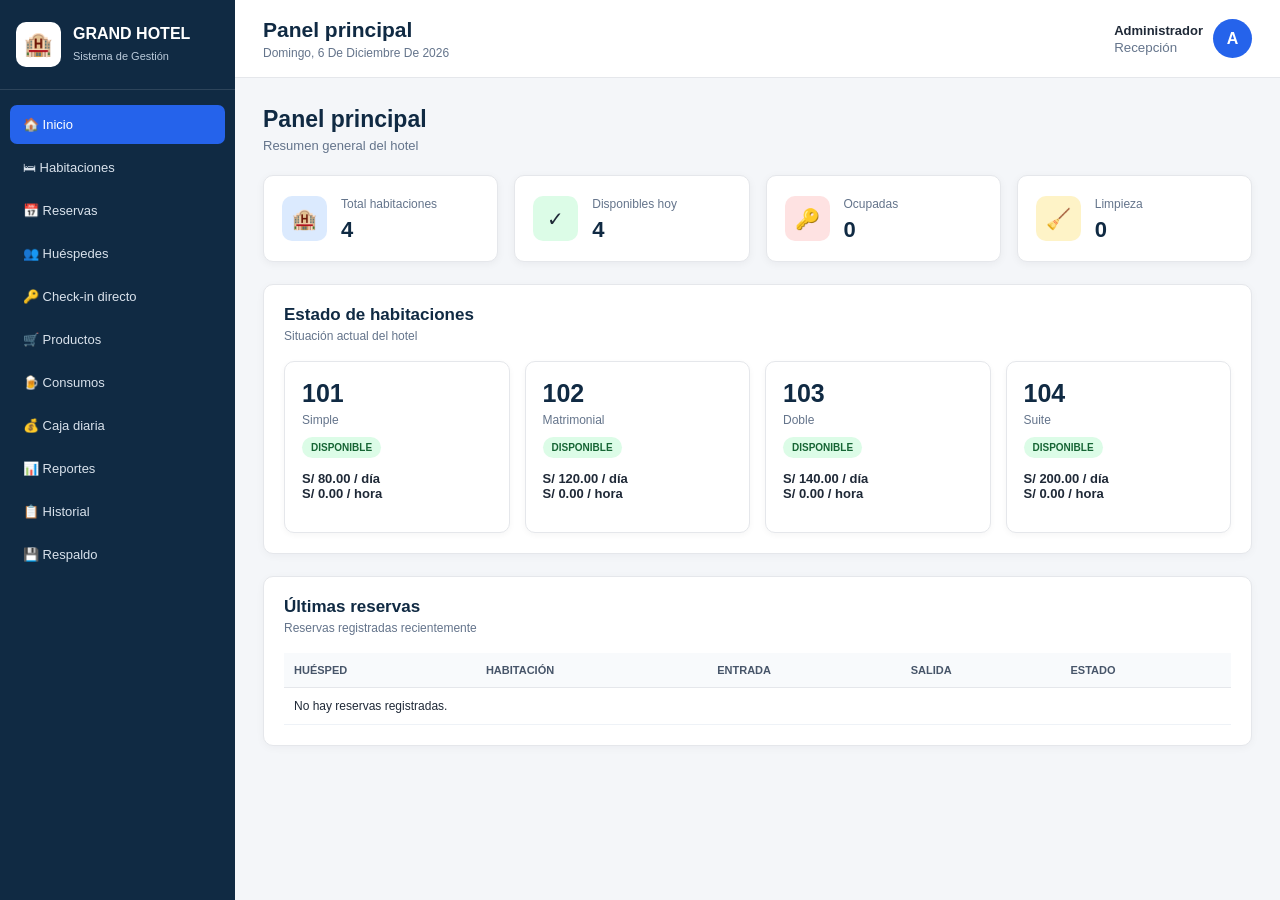
==== index.html @ 2bf07f81 "Add files via upload" ====
<!DOCTYPE html>
<html lang="es">

<head>
    <meta charset="UTF-8">

    <meta
        name="viewport"
        content="width=device-width, initial-scale=1.0"
    >

    <title>Sistema de Gestión Hotelera</title>

    <link
        rel="stylesheet"
        href="style.css"
    >
</head>

<body>

<!-- =====================================================
     SIDEBAR
===================================================== -->

<aside class="sidebar">

    <div class="logo">

        <div class="logo-icono">
            🏨
        </div>

        <div>
            <h2>GRAND HOTEL</h2>
            <span>Sistema de Gestión</span>
        </div>

    </div>


    <nav>

        <button
            class="menu-item activo"
            onclick="mostrarSeccion('inicio', this)"
        >
            🏠 Inicio
        </button>


        <button
            class="menu-item"
            onclick="mostrarSeccion('habitaciones', this)"
        >
            🛏 Habitaciones
        </button>


        <button
            class="menu-item"
            onclick="mostrarSeccion('reservas', this)"
        >
            📅 Reservas
        </button>


        <button
            class="menu-item"
            onclick="mostrarSeccion('huespedes', this)"
        >
            👥 Huéspedes
        </button>


        <button
            class="menu-item"
            onclick="abrirCheckInDirecto()"
        >
            🔑 Check-in directo
        </button>


        <button
            class="menu-item"
            onclick="mostrarSeccion('productos', this)"
        >
            🛒 Productos
        </button>


        <button
            class="menu-item"
            onclick="mostrarSeccion('consumos', this)"
        >
            🍺 Consumos
        </button>


        <button
            class="menu-item"
            onclick="mostrarSeccion('caja', this)"
        >
            💰 Caja diaria
        </button>


        <button
            class="menu-item"
            onclick="mostrarSeccion('reportes', this)"
        >
            📊 Reportes
        </button>


        <button
            class="menu-item"
            onclick="mostrarSeccion('historial', this)"
        >
            📋 Historial
        </button>


        <button
            class="menu-item"
            onclick="mostrarSeccion('seguridad', this)"
        >
            💾 Respaldo
        </button>

    </nav>

</aside>



<!-- =====================================================
     CONTENIDO
===================================================== -->

<div class="contenido">


    <!-- TOPBAR -->

    <header class="topbar">

        <div class="titulo-topbar">

            <h1 id="tituloPagina">
                Panel principal
            </h1>

            <p id="fechaActual"></p>

        </div>


        <div class="usuario">

            <div>

                <strong>
                    Administrador
                </strong>

                <small>
                    Recepción
                </small>

            </div>

            <div class="avatar">
                A
            </div>

        </div>

    </header>



    <!-- =================================================
         INICIO
    ================================================== -->

    <section
        id="inicio"
        class="seccion activa"
    >

        <div class="encabezado-seccion">

            <div>

                <h2>
                    Panel principal
                </h2>

                <p>
                    Resumen general del hotel
                </p>

            </div>

        </div>



        <div class="resumen">

            <div class="card-resumen">

                <div class="icono-card azul">
                    🏨
                </div>

                <div>
                    <span>Total habitaciones</span>
                    <h2 id="totalHabitaciones">0</h2>
                </div>

            </div>


            <div class="card-resumen">

                <div class="icono-card verde">
                    ✓
                </div>

                <div>
                    <span>Disponibles hoy</span>
                    <h2 id="totalDisponibles">0</h2>
                </div>

            </div>


            <div class="card-resumen">

                <div class="icono-card rojo">
                    🔑
                </div>

                <div>
                    <span>Ocupadas</span>
                    <h2 id="totalOcupadas">0</h2>
                </div>

            </div>


            <div class="card-resumen">

                <div class="icono-card amarillo">
                    🧹
                </div>

                <div>
                    <span>Limpieza</span>
                    <h2 id="totalLimpieza">0</h2>
                </div>

            </div>

        </div>



        <div class="panel">

            <div class="panel-cabecera">

                <div>
                    <h3>Estado de habitaciones</h3>
                    <p>Situación actual del hotel</p>
                </div>

            </div>

            <div
                id="habitacionesInicio"
                class="habitaciones-grid"
            ></div>

        </div>



        <div class="panel">

            <div class="panel-cabecera">

                <div>
                    <h3>Últimas reservas</h3>
                    <p>Reservas registradas recientemente</p>
                </div>

            </div>


            <div class="tabla-responsive">

                <table>

                    <thead>

                        <tr>
                            <th>Huésped</th>
                            <th>Habitación</th>
                            <th>Entrada</th>
                            <th>Salida</th>
                            <th>Estado</th>
                        </tr>

                    </thead>

                    <tbody id="reservasInicio"></tbody>

                </table>

            </div>

        </div>

    </section>



    <!-- =================================================
         HABITACIONES
    ================================================== -->

    <section
        id="habitaciones"
        class="seccion"
    >

        <div class="encabezado-seccion">

            <div>
                <h2>Habitaciones</h2>
                <p>Administración de habitaciones</p>
            </div>


            <button
                class="btn-principal"
                onclick="abrirModalHabitacion()"
            >
                + Nueva habitación
            </button>

        </div>



        <div class="filtros">

            <button
                class="filtro activo"
                onclick="filtrarHabitaciones('TODAS', this)"
            >
                Todas
            </button>

            <button
                class="filtro"
                onclick="filtrarHabitaciones('DISPONIBLE', this)"
            >
                Disponibles
            </button>

            <button
                class="filtro"
                onclick="filtrarHabitaciones('OCUPADA', this)"
            >
                Ocupadas
            </button>

            <button
                class="filtro"
                onclick="filtrarHabitaciones('LIMPIEZA', this)"
            >
                Limpieza
            </button>

            <button
                class="filtro"
                onclick="filtrarHabitaciones('MANTENIMIENTO', this)"
            >
                Mantenimiento
            </button>

        </div>


        <div
            id="listaHabitaciones"
            class="habitaciones-grid"
        ></div>

    </section>



    <!-- =================================================
         RESERVAS
    ================================================== -->

    <section
        id="reservas"
        class="seccion"
    >

        <div class="encabezado-seccion">

            <div>
                <h2>Reservas</h2>

                <p>
                    Reservas actuales y futuras
                </p>
            </div>


            <button
                class="btn-principal"
                onclick="abrirModalReserva()"
            >
                + Nueva reserva
            </button>

        </div>



        <div class="panel">

            <div class="buscador">

                <input
                    type="text"
                    id="buscarReserva"
                    placeholder="Buscar huésped, DNI o habitación..."
                    oninput="renderReservas()"
                >

            </div>


            <div class="tabla-responsive">

                <table>

                    <thead>

                        <tr>

                            <th>#</th>

                            <th>Huésped</th>

                            <th>DNI</th>

                            <th>Habitación</th>

                            <th>Entrada</th>

                            <th>Salida</th>

                            <th>Total</th>

                            <th>Estado</th>

                            <th>Acciones</th>

                        </tr>

                    </thead>

                    <tbody id="tablaReservas"></tbody>

                </table>

            </div>

        </div>

    </section>



    <!-- =================================================
         HUÉSPEDES
    ================================================== -->

    <section
        id="huespedes"
        class="seccion"
    >

        <div class="encabezado-seccion">

            <div>
                <h2>Huéspedes</h2>
                <p>Registro de huéspedes</p>
            </div>

        </div>


        <div class="panel">

            <div class="buscador">

                <input
                    type="text"
                    id="buscarHuesped"
                    placeholder="Buscar por nombre o DNI..."
                    oninput="renderHuespedes()"
                >

            </div>


            <div class="tabla-responsive">

                <table>

                    <thead>

                        <tr>
                            <th>Huésped</th>
                            <th>DNI</th>
                            <th>Teléfono</th>
                            <th>Habitación</th>
                            <th>Estado</th>
                        </tr>

                    </thead>

                    <tbody id="tablaHuespedes"></tbody>

                </table>

            </div>

        </div>

    </section>



    <!-- =================================================
         PRODUCTOS
    ================================================== -->

    <section
        id="productos"
        class="seccion"
    >

        <div class="encabezado-seccion">

            <div>
                <h2>Productos</h2>

                <p>
                    Inventario del hotel
                </p>
            </div>


            <button
                class="btn-principal"
                onclick="abrirModalProducto()"
            >
                + Nuevo producto
            </button>

        </div>



        <div class="resumen">

            <div class="card-resumen">

                <div class="icono-card azul">
                    📦
                </div>

                <div>

                    <span>
                        Productos
                    </span>

                    <h2 id="totalProductos">
                        0
                    </h2>

                </div>

            </div>


            <div class="card-resumen">

                <div class="icono-card verde">
                    🛒
                </div>

                <div>

                    <span>
                        Stock total
                    </span>

                    <h2 id="stockTotal">
                        0
                    </h2>

                </div>

            </div>

        </div>



        <div class="panel">

            <div class="buscador">

                <input
                    type="text"
                    id="buscarProducto"
                    placeholder="Buscar producto..."
                    oninput="renderProductos()"
                >

            </div>


            <div class="tabla-responsive">

                <table>

                    <thead>

                        <tr>

                            <th>Producto</th>

                            <th>Categoría</th>

                            <th>Precio</th>

                            <th>Stock</th>

                            <th>Acciones</th>

                        </tr>

                    </thead>

                    <tbody id="tablaProductos"></tbody>

                </table>

            </div>

        </div>

    </section>



    <!-- =================================================
         CONSUMOS
    ================================================== -->

    <section
        id="consumos"
        class="seccion"
    >

        <div class="encabezado-seccion">

            <div>
                <h2>Consumos</h2>

                <p>
                    Productos cargados a habitaciones
                </p>
            </div>


            <button
                class="btn-principal"
                onclick="abrirModalConsumo()"
            >
                + Agregar consumo
            </button>

        </div>


        <div class="panel">

            <div class="tabla-responsive">

                <table>

                    <thead>

                        <tr>

                            <th>Fecha</th>

                            <th>Habitación</th>

                            <th>Huésped</th>

                            <th>Producto</th>

                            <th>Cantidad</th>

                            <th>Precio</th>

                            <th>Total</th>

                        </tr>

                    </thead>

                    <tbody id="tablaConsumos"></tbody>

                </table>

            </div>

        </div>

    </section>



    <!-- =================================================
         CAJA
    ================================================== -->

    <section
        id="caja"
        class="seccion"
    >

        <div class="encabezado-seccion">

            <div>
                <h2>Caja diaria</h2>
                <p>Pagos recibidos</p>
            </div>

        </div>


        <div class="filtro-fechas">

            <div class="campo">

                <label>
                    Fecha
                </label>

                <input
                    type="date"
                    id="fechaCaja"
                    onchange="renderCaja()"
                >

            </div>

        </div>



        <div class="panel apertura-caja-panel">

            <div>
                <strong>💵 Apertura de caja</strong>
                <p>Ingresa con cuánto efectivo comienzas el día.</p>
            </div>

            <div class="apertura-caja-controles">
                <input type="number" id="montoAperturaCaja" min="0" step="0.01" placeholder="0.00">
                <button class="btn-principal" onclick="guardarAperturaCaja()">Guardar apertura</button>
            </div>

            <div class="apertura-caja-resumen">
                <span>Inicio: <strong id="cajaMontoInicial">S/ 0.00</strong></span>
                <span>Efectivo esperado: <strong id="cajaEfectivoEsperado">S/ 0.00</strong></span>
            </div>

        </div>


        <div class="resumen resumen-caja">

            <div class="card-resumen">

                <div>
                    <span>Efectivo</span>
                    <h2 id="cajaEfectivo">
                        S/ 0.00
                    </h2>
                </div>

            </div>


            <div class="card-resumen">

                <div>
                    <span>Yape</span>
                    <h2 id="cajaYape">
                        S/ 0.00
                    </h2>
                </div>

            </div>


            <div class="card-resumen">

                <div>
                    <span>Plin</span>
                    <h2 id="cajaPlin">
                        S/ 0.00
                    </h2>
                </div>

            </div>


            <div class="card-resumen">

                <div>
                    <span>Tarjeta</span>
                    <h2 id="cajaTarjeta">
                        S/ 0.00
                    </h2>
                </div>

            </div>

        </div>



        <div class="panel total-caja-panel">

            <span>
                TOTAL DEL DÍA
            </span>

            <strong id="cajaTotal">
                S/ 0.00
            </strong>

        </div>



        <div class="panel">

            <div class="tabla-responsive">

                <table>

                    <thead>

                        <tr>
                            <th>Hora</th>
                            <th>Habitación</th>
                            <th>Huésped</th>
                            <th>Método</th>
                            <th>Monto</th>
                            <th>Comprobante</th>
                        </tr>

                    </thead>

                    <tbody id="tablaCaja"></tbody>

                </table>

            </div>

        </div>

    </section>



    <!-- =================================================
         REPORTES
    ================================================== -->

    <section
        id="reportes"
        class="seccion"
    >

        <div class="encabezado-seccion">

            <div>
                <h2>Reportes</h2>

                <p>
                    Consulta por rango de fechas
                </p>
            </div>

        </div>


        <div class="panel">

            <div class="filtro-reporte">

                <div class="campo">

                    <label>
                        Desde
                    </label>

                    <input
                        type="date"
                        id="reporteDesde"
                    >

                </div>


                <div class="campo">

                    <label>
                        Hasta
                    </label>

                    <input
                        type="date"
                        id="reporteHasta"
                    >

                </div>


                <button
                    class="btn-principal"
                    onclick="generarReporte()"
                >
                    Generar reporte
                </button>

            </div>

        </div>



        <div class="resumen">

            <div class="card-resumen">

                <div>
                    <span>Ingresos</span>

                    <h2 id="reporteIngresos">
                        S/ 0.00
                    </h2>
                </div>

            </div>


            <div class="card-resumen">

                <div>
                    <span>Reservas</span>

                    <h2 id="reporteReservas">
                        0
                    </h2>
                </div>

            </div>


            <div class="card-resumen">

                <div>
                    <span>Consumos</span>

                    <h2 id="reporteConsumos">
                        S/ 0.00
                    </h2>
                </div>

            </div>


            <div class="card-resumen">

                <div>
                    <span>Canceladas</span>

                    <h2 id="reporteCanceladas">
                        0
                    </h2>
                </div>

            </div>

        </div>



        <div class="panel tabla-reporte">

            <div class="tabla-responsive">

                <table>

                    <thead>

                        <tr>
                            <th>Fecha</th>
                            <th>Huésped</th>
                            <th>Habitación</th>
                            <th>Método</th>
                            <th>Monto</th>
                        </tr>

                    </thead>

                    <tbody id="tablaReporte"></tbody>

                </table>

            </div>

        </div>

    </section>



    <!-- =================================================
         HISTORIAL
    ================================================== -->

    <section
        id="historial"
        class="seccion"
    >

        <div class="encabezado-seccion">

            <div>

                <h2>
                    Historial de movimientos
                </h2>

                <p>
                    Registro de operaciones realizadas en el sistema
                </p>

            </div>

        </div>


        <div class="panel">

            <div class="buscador">

                <input
                    type="text"
                    id="buscarHistorial"
                    placeholder="Buscar habitación, huésped, acción..."
                    oninput="renderHistorial()"
                >

            </div>


            <div class="tabla-responsive">

                <table>

                    <thead>

                        <tr>

                            <th>Fecha y hora</th>

                            <th>Acción</th>

                            <th>Habitación</th>

                            <th>Detalle</th>

                        </tr>

                    </thead>


                    <tbody id="tablaHistorial"></tbody>

                </table>

            </div>

        </div>

    </section>



    <!-- =================================================
         RESPALDO
    ================================================== -->

    <section
        id="seguridad"
        class="seccion"
    >

        <div class="encabezado-seccion">

            <div>

                <h2>
                    Respaldo de información
                </h2>

                <p>
                    Protege los datos del hotel
                </p>

            </div>

        </div>


        <div class="panel">

            <div class="seguridad-cabecera">

                <div class="seguridad-icono">
                    💾
                </div>


                <div>

                    <h3>
                        Copia de seguridad
                    </h3>

                    <p>
                        El respaldo guarda habitaciones,
                        reservas, huéspedes, productos,
                        consumos, pagos e historial.
                    </p>

                </div>

            </div>


            <div class="seguridad-botones">

                <button
                    class="btn-respaldo"
                    onclick="crearRespaldo()"
                >
                    💾 Crear respaldo
                </button>


                <button
                    class="btn-restaurar"
                    onclick="seleccionarRespaldo()"
                >
                    📂 Restaurar respaldo
                </button>

            </div>


            <input
                type="file"
                id="archivoRespaldo"
                accept=".json,application/json"
                onchange="restaurarRespaldo(event)"
                hidden
            >


            <div class="aviso-respaldo">

                ⚠️ Guarda el archivo de respaldo en un
                lugar seguro, por ejemplo una memoria USB
                o una carpeta externa.

            </div>


            <div class="lista-seguridad">

                <div>
                    ✓ Habitaciones
                </div>

                <div>
                    ✓ Reservas
                </div>

                <div>
                    ✓ Productos
                </div>

                <div>
                    ✓ Consumos
                </div>

                <div>
                    ✓ Pagos
                </div>

                <div>
                    ✓ Historial
                </div>

            </div>

        </div>

    </section>

</div>



<!-- =====================================================
     MODAL HABITACIÓN
===================================================== -->

<div
    id="modalHabitacion"
    class="modal"
>

    <div class="modal-contenido">

        <button
            class="cerrar"
            onclick="cerrarModal('modalHabitacion')"
        >
            ×
        </button>


        <h2 id="tituloModalHabitacion">
            Nueva habitación
        </h2>


        <input
            type="hidden"
            id="habitacionEditandoId"
        >


        <div class="form-grid">

            <div class="campo">

                <label>
                    Número
                </label>

                <input
                    type="text"
                    id="numeroHabitacion"
                    placeholder="Ejemplo: 101"
                >

            </div>


            <div class="campo">

                <label>
                    Tipo
                </label>

                <select id="tipoHabitacion">

                    <option value="Simple">
                        Simple
                    </option>

                    <option value="Matrimonial">
                        Matrimonial
                    </option>

                    <option value="Doble">
                        Doble
                    </option>

                    <option value="Triple">
                        Triple
                    </option>

                    <option value="Suite">
                        Suite
                    </option>

                </select>

            </div>


            <div class="campo">

                <label>
                    Precio por día
                </label>

                <input
                    type="number"
                    id="precioHabitacion"
                    min="0"
                    step="0.01"
                >

            </div>


            <div class="campo">

                <label>
                    Precio por hora
                </label>

                <input
                    type="number"
                    id="precioHoraHabitacion"
                    min="0"
                    step="0.01"
                >

            </div>


            <div class="campo">

                <label>
                    Estado
                </label>

                <select id="estadoHabitacion">

                    <option value="DISPONIBLE">
                        Disponible
                    </option>

                    <option value="LIMPIEZA">
                        Limpieza
                    </option>

                    <option value="MANTENIMIENTO">
                        Mantenimiento
                    </option>

                </select>

            </div>

        </div>


        <button
            class="btn-guardar"
            onclick="guardarHabitacion()"
        >
            Guardar habitación
        </button>

    </div>

</div>



<!-- =====================================================
     MODAL RESERVA
===================================================== -->

<div
    id="modalReserva"
    class="modal"
>

    <div class="modal-contenido modal-grande">

        <button
            class="cerrar"
            onclick="cerrarModal('modalReserva')"
        >
            ×
        </button>


        <h2 id="tituloModalReserva">
            Nueva reserva
        </h2>


        <input
            type="hidden"
            id="reservaEditandoId"
        >


        <div class="form-grid">

            <div class="campo">

                <label>
                    Nombre del huésped
                </label>

                <input
                    type="text"
                    id="nombreReserva"
                >

            </div>


            <div class="campo">

                <label>
                    DNI
                </label>

                <input
                    type="text"
                    id="dniReserva"
                    maxlength="8"
                >

            </div>


            <div class="campo">

                <label>
                    Teléfono
                </label>

                <input
                    type="text"
                    id="telefonoReserva"
                >

            </div>


            <div class="campo">

                <label>
                    Habitación
                </label>

                <select
                    id="habitacionReserva"
                    onchange="calcularReserva()"
                ></select>

            </div>


            <div class="campo">

                <label>
                    Fecha de entrada
                </label>

                <input
                    type="date"
                    id="entradaReserva"
                    onchange="actualizarHabitacionesReserva(); calcularReserva();"
                >

            </div>


            <div class="campo">

                <label>
                    Fecha de salida
                </label>

                <input
                    type="date"
                    id="salidaReserva"
                    onchange="actualizarHabitacionesReserva(); calcularReserva();"
                >

            </div>

        </div>


        <div class="calculo-reserva">

            <span>
                Total hospedaje
            </span>

            <strong id="totalReserva">
                S/ 0.00
            </strong>

        </div>


        <button
            class="btn-guardar"
            onclick="guardarReserva()"
        >
            Guardar reserva
        </button>

    </div>

</div>



<!-- =====================================================
     CHECK-IN
===================================================== -->

<div
    id="modalCheckIn"
    class="modal"
>

    <div class="modal-contenido modal-grande">

        <button
            class="cerrar"
            onclick="cerrarModal('modalCheckIn')"
        >
            ×
        </button>


        <h2>
            Check-in directo
        </h2>


        <div class="form-grid">

            <div class="campo">

                <label>
                    Huésped
                </label>

                <input
                    type="text"
                    id="checkinNombre"
                >

            </div>


            <div class="campo">

                <label>
                    DNI
                </label>

                <input
                    type="text"
                    id="checkinDni"
                    maxlength="8"
                >

            </div>


            <div class="campo">

                <label>
                    Teléfono
                </label>

                <input
                    type="text"
                    id="checkinTelefono"
                >

            </div>


            <div class="campo">

                <label>
                    Habitación
                </label>

                <select
                    id="checkinHabitacion"
                    onchange="calcularCheckIn()"
                ></select>

            </div>


            <div class="campo">

                <label>
                    Tipo de estadía
                </label>

                <select
                    id="checkinTipoEstadia"
                    onchange="cambiarTipoEstadiaCheckIn()"
                >
                    <option value="DIA">Por día</option>
                    <option value="HORAS">Por horas</option>
                </select>

            </div>


            <div class="campo">

                <label>
                    Entrada
                </label>

                <input
                    type="date"
                    id="checkinEntrada"
                    onchange="calcularCheckIn()"
                >

            </div>


            <div class="campo" id="campoHoraEntrada" style="display:none;">

                <label>Hora de entrada</label>

                <input
                    type="time"
                    id="checkinHoraEntrada"
                    oninput="calcularCheckIn()"
                >

            </div>


            <div class="campo">

                <label id="checkinCantidadLabel">
                    Días
                </label>

                <input
                    type="number"
                    id="checkinNoches"
                    min="1"
                    value="1"
                    oninput="calcularCheckIn()"
                >

            </div>


            <div class="campo">

                <label id="checkinPrecioLabel">
                    Precio por día
                </label>

                <input
                    type="number"
                    id="checkinPrecioAplicado"
                    min="0"
                    step="0.01"
                    oninput="calcularCheckIn(true)"
                >

            </div>


            <div class="campo" id="campoHoraFin" style="display:none;">

                <label>Termina</label>

                <div id="checkinHoraFin" class="dato-fin-estadia">-</div>

            </div>


            <div class="campo">

                <label>
                    Adultos
                </label>

                <input
                    type="number"
                    id="checkinAdultos"
                    min="1"
                    value="1"
                >

            </div>


            <div class="campo">

                <label>
                    Niños
                </label>

                <input
                    type="number"
                    id="checkinNinos"
                    min="0"
                    value="0"
                >

            </div>

        </div>


        <div class="calculo-reserva">

            <span>
                Total
            </span>

            <strong id="checkinTotal">
                S/ 0.00
            </strong>

        </div>


        <button
            class="btn-guardar"
            onclick="guardarCheckInDirecto()"
        >
            Realizar check-in
        </button>

    </div>

</div>



<!-- =====================================================
     PRODUCTO
===================================================== -->

<div
    id="modalProducto"
    class="modal"
>

    <div class="modal-contenido">

        <button
            class="cerrar"
            onclick="cerrarModal('modalProducto')"
        >
            ×
        </button>


        <h2 id="tituloModalProducto">
            Nuevo producto
        </h2>


        <input
            type="hidden"
            id="productoEditandoId"
        >


        <div class="form-grid">

            <div class="campo">

                <label>
                    Producto
                </label>

                <input
                    type="text"
                    id="nombreProducto"
                >

            </div>


            <div class="campo">

                <label>
                    Categoría
                </label>

                <select id="categoriaProducto">

                    <option value="Bebida">
                        Bebida
                    </option>

                    <option value="Higiene">
                        Higiene
                    </option>

                    <option value="Snack">
                        Snack
                    </option>

                    <option value="Otro">
                        Otro
                    </option>

                </select>

            </div>


            <div class="campo">

                <label>
                    Precio
                </label>

                <input
                    type="number"
                    id="precioProducto"
                    min="0"
                    step="0.01"
                >

            </div>


            <div class="campo">

                <label>
                    Stock
                </label>

                <input
                    type="number"
                    id="stockProducto"
                    min="0"
                >

            </div>

        </div>


        <button
            class="btn-guardar"
            onclick="guardarProducto()"
        >
            Guardar producto
        </button>

    </div>

</div>



<!-- =====================================================
     CONSUMO MÚLTIPLE
===================================================== -->

<div
    id="modalConsumo"
    class="modal"
>

    <div class="modal-contenido modal-grande">

        <button
            class="cerrar"
            onclick="cerrarModal('modalConsumo')"
        >
            ×
        </button>


        <h2>
            Agregar productos
        </h2>


        <div class="campo">

            <label>
                Habitación
            </label>

            <select
                id="habitacionConsumo"
                onchange="actualizarProductosConsumo()"
            ></select>

        </div>


        <div class="cabecera-productos-consumo">

            <span>Producto</span>

            <span>Precio</span>

            <span>Stock</span>

            <span>Cantidad</span>

        </div>


        <div
            id="listaProductosConsumo"
            class="lista-productos-consumo"
        ></div>


        <div class="total-productos-consumo">

            <span>
                Total productos
            </span>

            <strong id="totalProductosConsumo">
                S/ 0.00
            </strong>

        </div>


        <button
            class="btn-guardar"
            onclick="guardarVariosConsumos()"
        >
            Agregar a la habitación
        </button>

    </div>

</div>



<!-- =====================================================
     CUENTA
===================================================== -->

<div
    id="modalCuenta"
    class="modal"
>

    <div class="modal-contenido modal-grande">

        <button
            class="cerrar"
            onclick="cerrarModal('modalCuenta')"
        >
            ×
        </button>


        <h2>
            Cuenta de habitación
        </h2>


        <div id="detalleCuenta"></div>

    </div>

</div>



<!-- =====================================================
     PAGO
===================================================== -->

<div
    id="modalPago"
    class="modal"
>

    <div class="modal-contenido">

        <button
            class="cerrar"
            onclick="cerrarModal('modalPago')"
        >
            ×
        </button>


        <h2>
            Registrar pago
        </h2>


        <input
            type="hidden"
            id="pagoReservaId"
        >


        <div class="detalle-pago-saldo">

            <span>
                Saldo pendiente
            </span>

            <strong id="pagoSaldo">
                S/ 0.00
            </strong>

        </div>


        <div class="campo campo-pago">

            <label>
                Monto
            </label>

            <input
                type="number"
                id="pagoMonto"
                min="0"
                step="0.01"
            >

        </div>


        <div class="campo campo-pago">

            <label>
                Método de pago
            </label>

            <select id="pagoMetodo">

                <option value="EFECTIVO">
                    Efectivo
                </option>

                <option value="YAPE">
                    Yape
                </option>

                <option value="PLIN">
                    Plin
                </option>

                <option value="TARJETA">
                    Tarjeta
                </option>

            </select>

        </div>


        <button
            class="btn-guardar"
            onclick="confirmarPago()"
        >
            Registrar pago
        </button>

    </div>

</div>



<!-- =====================================================
     COMPROBANTE
===================================================== -->

<div
    id="modalComprobante"
    class="modal"
>

    <div class="modal-contenido modal-comprobante">

        <button
            class="cerrar no-imprimir"
            onclick="cerrarModal('modalComprobante')"
        >
            ×
        </button>


        <div id="contenidoComprobante"></div>


        <button
            class="btn-guardar no-imprimir"
            onclick="imprimirComprobante()"
        >
            🖨 Imprimir comprobante
        </button>

    </div>

</div>



<!-- =====================================================
     NOTIFICACIÓN
===================================================== -->

<div
    id="notificacion"
    class="notificacion"
></div>



<!-- =====================================================
     JAVASCRIPT
===================================================== -->

<script src="script.js"></script>

</body>
---- style.css ----
/* =====================================================
   SISTEMA HOTELERO - STYLE.CSS
===================================================== */

* {
    box-sizing: border-box;
    margin: 0;
    padding: 0;
}

html,
body {
    min-width: 1100px;
}

body {
    font-family: Arial, Helvetica, sans-serif;
    background: #f4f6f9;
    color: #1f2937;
}

button,
input,
select {
    font-family: inherit;
}

button {
    cursor: pointer;
}

button:disabled {
    opacity: 0.5;
    cursor: not-allowed;
}


/* =====================================================
   SIDEBAR
===================================================== */

.sidebar {
    position: fixed;
    top: 0;
    left: 0;
    width: 235px;
    height: 100vh;
    background: #102a43;
    color: white;
    overflow-y: auto;
    z-index: 100;
}

.logo {
    padding: 22px 16px;
    display: flex;
    align-items: center;
    gap: 12px;
    border-bottom: 1px solid rgba(255,255,255,.12);
}

.logo-icono {
    width: 45px;
    height: 45px;
    flex-shrink: 0;
    border-radius: 10px;
    background: white;
    color: #102a43;
    display: flex;
    align-items: center;
    justify-content: center;
    font-size: 23px;
}

.logo h2 {
    font-size: 16px;
    margin-bottom: 3px;
}

.logo span {
    color: #bcccdc;
    font-size: 11px;
}

.sidebar nav {
    padding: 15px 10px 30px;
}

.menu-item {
    width: 100%;
    border: none;
    background: transparent;
    color: #d9e2ec;
    display: flex;
    align-items: center;
    gap: 10px;
    padding: 12px 13px;
    margin-bottom: 4px;
    border-radius: 7px;
    font-size: 13px;
    text-align: left;
    transition: .2s;
}

.menu-item:hover {
    background: rgba(255,255,255,.09);
    color: white;
}

.menu-item.activo {
    background: #2563eb;
    color: white;
}


/* =====================================================
   CONTENIDO
===================================================== */

.contenido {
    margin-left: 235px;
    min-height: 100vh;
}

.topbar {
    height: 78px;
    background: white;
    border-bottom: 1px solid #e5e7eb;
    padding: 0 28px;
    display: flex;
    align-items: center;
    justify-content: space-between;
    position: sticky;
    top: 0;
    z-index: 50;
}

.titulo-topbar h1 {
    font-size: 21px;
    color: #102a43;
}

.titulo-topbar p {
    color: #64748b;
    font-size: 12px;
    margin-top: 4px;
    text-transform: capitalize;
}

.usuario {
    display: flex;
    align-items: center;
    gap: 10px;
}

.usuario strong,
.usuario small {
    display: block;
}

.usuario strong {
    font-size: 13px;
}

.usuario small {
    margin-top: 2px;
    color: #64748b;
}

.avatar {
    width: 39px;
    height: 39px;
    border-radius: 50%;
    background: #2563eb;
    color: white;
    display: flex;
    align-items: center;
    justify-content: center;
    font-weight: bold;
}


/* =====================================================
   SECCIONES
===================================================== */

.seccion {
    display: none;
    padding: 28px;
}

.seccion.activa {
    display: block;
}

.encabezado-seccion {
    display: flex;
    align-items: center;
    justify-content: space-between;
    margin-bottom: 22px;
}

.encabezado-seccion h2 {
    color: #102a43;
    font-size: 23px;
}

.encabezado-seccion p {
    color: #64748b;
    font-size: 13px;
    margin-top: 5px;
}


/* =====================================================
   BOTONES
===================================================== */

.btn-principal,
.btn-secundario,
.btn-guardar,
.btn-respaldo,
.btn-restaurar {
    border: none;
    border-radius: 7px;
    padding: 11px 17px;
    font-weight: 600;
    transition: .2s;
}

.btn-principal,
.btn-guardar {
    background: #2563eb;
    color: white;
}

.btn-principal:hover,
.btn-guardar:hover {
    background: #1d4ed8;
}

.btn-secundario {
    background: #eef2f7;
    border: 1px solid #d9e2ec;
    color: #334e68;
}

.btn-secundario:hover {
    background: #e2e8f0;
}

.btn-guardar {
    width: 100%;
    margin-top: 20px;
    padding: 13px;
}


/* =====================================================
   RESUMEN
===================================================== */

.resumen {
    display: grid;
    grid-template-columns: repeat(4, 1fr);
    gap: 16px;
    margin-bottom: 22px;
}

.card-resumen {
    background: white;
    border: 1px solid #e5e7eb;
    border-radius: 10px;
    padding: 18px;
    display: flex;
    align-items: center;
    gap: 14px;
    box-shadow: 0 2px 8px rgba(15,23,42,.05);
}

.card-resumen span {
    color: #64748b;
    font-size: 12px;
}

.card-resumen h2 {
    color: #102a43;
    font-size: 22px;
    margin-top: 5px;
}

.icono-card {
    width: 45px;
    height: 45px;
    border-radius: 10px;
    display: flex;
    align-items: center;
    justify-content: center;
    font-size: 20px;
}

.icono-card.azul {
    background: #dbeafe;
}

.icono-card.verde {
    background: #dcfce7;
}

.icono-card.rojo {
    background: #fee2e2;
}

.icono-card.amarillo {
    background: #fef3c7;
}


/* =====================================================
   PANELES
===================================================== */

.panel {
    background: white;
    border: 1px solid #e5e7eb;
    border-radius: 10px;
    padding: 20px;
    margin-bottom: 22px;
    box-shadow: 0 2px 8px rgba(15,23,42,.04);
}

.panel-cabecera {
    display: flex;
    align-items: center;
    justify-content: space-between;
    margin-bottom: 18px;
}

.panel-cabecera h3 {
    color: #102a43;
    font-size: 17px;
}

.panel-cabecera p {
    color: #64748b;
    font-size: 12px;
    margin-top: 4px;
}


/* =====================================================
   HABITACIONES
===================================================== */

.habitaciones-grid {
    display: grid;
    grid-template-columns: repeat(4, minmax(190px, 1fr));
    gap: 15px;
}

.habitacion-card {
    background: white;
    border: 1px solid #e5e7eb;
    border-radius: 10px;
    padding: 17px;
    box-shadow: 0 2px 6px rgba(0,0,0,.04);
    position: relative;
}

.numero-habitacion {
    color: #102a43;
    font-size: 25px;
    font-weight: bold;
}

.tipo-habitacion {
    color: #64748b;
    font-size: 12px;
    margin: 5px 0 10px;
}

.estado {
    display: inline-block;
    padding: 5px 9px;
    border-radius: 20px;
    font-size: 10px;
    font-weight: bold;
}

.estado-disponible {
    background: #dcfce7;
    color: #166534;
}

.estado-ocupada {
    background: #fee2e2;
    color: #991b1b;
}

.estado-limpieza {
    background: #fef3c7;
    color: #92400e;
}

.estado-mantenimiento {
    background: #e5e7eb;
    color: #374151;
}

.estado-reservada {
    background: #dbeafe;
    color: #1d4ed8;
}

.precio-habitacion {
    margin-top: 13px;
    font-size: 13px;
    font-weight: 600;
}

.acciones-habitacion {
    display: flex;
    flex-wrap: wrap;
    gap: 6px;
    margin-top: 14px;
}

.acciones-habitacion button {
    border: none;
    border-radius: 5px;
    padding: 7px 9px;
    background: #eef2f7;
    color: #334e68;
    font-size: 11px;
}

.acciones-habitacion button:hover {
    background: #dbeafe;
    color: #1d4ed8;
}

.acciones-habitacion .btn-eliminar {
    background: #fee2e2;
    color: #b91c1c;
}

.acciones-habitacion .btn-editar {
    background: #e0f2fe;
    color: #0369a1;
}


/* =====================================================
   FILTROS
===================================================== */

.filtros {
    display: flex;
    flex-wrap: wrap;
    gap: 8px;
    margin-bottom: 20px;
}

.filtro {
    border: 1px solid #d9e2ec;
    background: white;
    color: #52667a;
    border-radius: 7px;
    padding: 9px 13px;
    font-size: 12px;
}

.filtro:hover {
    background: #f8fafc;
}

.filtro.activo {
    background: #2563eb;
    color: white;
    border-color: #2563eb;
}


/* =====================================================
   BUSCADORES
===================================================== */

.buscador {
    margin-bottom: 17px;
}

.buscador input {
    width: 380px;
    max-width: 100%;
    padding: 10px 12px;
    border: 1px solid #d1d5db;
    border-radius: 7px;
    outline: none;
}

.buscador input:focus {
    border-color: #2563eb;
    box-shadow: 0 0 0 2px rgba(37,99,235,.08);
}


/* =====================================================
   TABLAS
===================================================== */

.tabla-responsive {
    width: 100%;
    overflow-x: auto;
}

table {
    width: 100%;
    border-collapse: collapse;
    min-width: 760px;
}

th {
    padding: 11px 10px;
    background: #f8fafc;
    border-bottom: 1px solid #e5e7eb;
    color: #475569;
    font-size: 11px;
    text-align: left;
    text-transform: uppercase;
}

td {
    padding: 11px 10px;
    border-bottom: 1px solid #eef2f7;
    font-size: 12px;
    vertical-align: middle;
}

tbody tr:hover {
    background: #fafcff;
}

.tabla-boton {
    border: none;
    border-radius: 5px;
    padding: 6px 8px;
    margin: 2px;
    background: #eef2f7;
    color: #334e68;
    font-size: 10px;
}

.tabla-boton:hover {
    background: #dbeafe;
}

.tabla-boton.azul {
    background: #dbeafe;
    color: #1d4ed8;
}

.tabla-boton.verde {
    background: #dcfce7;
    color: #166534;
}

.tabla-boton.rojo {
    background: #fee2e2;
    color: #b91c1c;
}

.tabla-boton.rojo:hover {
    background: #fecaca;
}


/* =====================================================
   MODALES
===================================================== */

.modal {
    position: fixed;
    inset: 0;
    display: none;
    align-items: center;
    justify-content: center;
    padding: 20px;
    background: rgba(15,23,42,.58);
    z-index: 1000;
}

.modal.activo {
    display: flex;
}

.modal-contenido {
    width: 500px;
    max-height: 90vh;
    overflow-y: auto;
    background: white;
    border-radius: 12px;
    padding: 25px;
    position: relative;
    box-shadow: 0 20px 50px rgba(0,0,0,.25);
}

.modal-grande {
    width: 760px;
}

.modal-contenido h2 {
    color: #102a43;
    font-size: 20px;
    margin-bottom: 20px;
}

.cerrar {
    position: absolute;
    top: 12px;
    right: 14px;
    width: 32px;
    height: 32px;
    border: none;
    border-radius: 50%;
    background: #f1f5f9;
    color: #475569;
    font-size: 21px;
}

.cerrar:hover {
    background: #e2e8f0;
}


/* =====================================================
   FORMULARIOS
===================================================== */

.form-grid {
    display: grid;
    grid-template-columns: repeat(2, 1fr);
    gap: 14px;
}

.campo {
    display: flex;
    flex-direction: column;
    gap: 6px;
}

.campo label {
    color: #475569;
    font-size: 12px;
    font-weight: 600;
}

.campo input,
.campo select {
    width: 100%;
    padding: 10px 11px;
    border: 1px solid #d1d5db;
    border-radius: 6px;
    outline: none;
    background: white;
}

.campo input:focus,
.campo select:focus {
    border-color: #2563eb;
    box-shadow: 0 0 0 2px rgba(37,99,235,.08);
}

.calculo-reserva {
    margin-top: 18px;
    padding: 15px;
    border-radius: 8px;
    background: #f8fafc;
    display: flex;
    align-items: center;
    justify-content: space-between;
}

.calculo-reserva span {
    color: #64748b;
}

.calculo-reserva strong {
    color: #102a43;
    font-size: 21px;
}


/* =====================================================
   RESERVAS FUTURAS
===================================================== */

.reserva-futura {
    display: inline-block;
    padding: 5px 9px;
    border-radius: 20px;
    background: #dbeafe;
    color: #1d4ed8;
    font-size: 10px;
    font-weight: bold;
}

.reserva-activa {
    display: inline-block;
    padding: 5px 9px;
    border-radius: 20px;
    background: #dcfce7;
    color: #166534;
    font-size: 10px;
    font-weight: bold;
}

.reserva-finalizada {
    display: inline-block;
    padding: 5px 9px;
    border-radius: 20px;
    background: #e5e7eb;
    color: #374151;
    font-size: 10px;
    font-weight: bold;
}

.reserva-cancelada {
    display: inline-block;
    padding: 5px 9px;
    border-radius: 20px;
    background: #fee2e2;
    color: #991b1b;
    font-size: 10px;
    font-weight: bold;
}


/* =====================================================
   PRODUCTOS Y CONSUMOS
===================================================== */

.cabecera-productos-consumo {
    display: grid;
    grid-template-columns: 2fr 1fr 1fr 1fr;
    gap: 10px;
    padding: 10px;
    margin-top: 18px;
    background: #f8fafc;
    border-radius: 6px;
    color: #64748b;
    font-size: 11px;
    font-weight: bold;
}

.lista-productos-consumo {
    max-height: 330px;
    overflow-y: auto;
    margin-top: 5px;
}

.producto-consumo-fila {
    display: grid;
    grid-template-columns: 2fr 1fr 1fr 1fr;
    gap: 10px;
    align-items: center;
    padding: 10px;
    border-bottom: 1px solid #eef2f7;
    font-size: 12px;
}

.producto-consumo-fila strong {
    color: #102a43;
}

.cantidad-producto {
    width: 80px;
    padding: 7px;
    border: 1px solid #d1d5db;
    border-radius: 5px;
}

.total-productos-consumo {
    margin-top: 15px;
    padding: 15px;
    background: #eff6ff;
    border-radius: 8px;
    display: flex;
    justify-content: space-between;
    align-items: center;
}

.total-productos-consumo strong {
    color: #1d4ed8;
    font-size: 20px;
}


/* =====================================================
   CUENTA
===================================================== */

.cuenta-cabecera {
    padding: 15px;
    margin-bottom: 15px;
    border-radius: 8px;
    background: #f8fafc;
}

.cuenta-cabecera h3 {
    color: #102a43;
    margin-bottom: 5px;
}

.cuenta-cabecera p {
    color: #64748b;
    font-size: 12px;
    margin-top: 3px;
}

.cuenta-linea {
    display: flex;
    justify-content: space-between;
    padding: 10px 0;
    border-bottom: 1px solid #eef2f7;
    font-size: 13px;
}

.cuenta-linea.total {
    font-size: 15px;
    font-weight: bold;
}

.cuenta-linea.saldo {
    color: #b91c1c;
    font-size: 17px;
    font-weight: bold;
}

.cuenta-acciones {
    display: flex;
    gap: 10px;
    margin-top: 18px;
}

.cuenta-acciones button {
    flex: 1;
}


/* =====================================================
   PAGOS
===================================================== */

.detalle-pago-saldo {
    display: flex;
    align-items: center;
    justify-content: space-between;
    padding: 15px;
    margin-bottom: 15px;
    border-radius: 8px;
    background: #fff7ed;
}

.detalle-pago-saldo span {
    color: #7c2d12;
}

.detalle-pago-saldo strong {
    color: #c2410c;
    font-size: 20px;
}

.campo-pago {
    margin-top: 14px;
}


/* =====================================================
   CAJA
===================================================== */

.filtro-fechas {
    display: flex;
    gap: 15px;
    margin-bottom: 20px;
}

.filtro-fechas .campo {
    width: 220px;
}

.resumen-caja {
    grid-template-columns: repeat(4, 1fr);
}

.total-caja-panel {
    display: flex;
    align-items: center;
    justify-content: space-between;
    background: #102a43;
    color: white;
}

.total-caja-panel span {
    font-size: 13px;
}

.total-caja-panel strong {
    font-size: 26px;
}


/* =====================================================
   REPORTES
===================================================== */

.filtro-reporte {
    display: flex;
    align-items: end;
    gap: 15px;
}

.filtro-reporte .campo {
    width: 220px;
}

.tabla-reporte {
    margin-top: 15px;
}


/* =====================================================
   HISTORIAL
===================================================== */

.historial-accion {
    display: inline-block;
    padding: 5px 8px;
    border-radius: 5px;
    background: #eff6ff;
    color: #1d4ed8;
    font-size: 10px;
    font-weight: bold;
}

.historial-fecha {
    color: #64748b;
    white-space: nowrap;
}

.historial-detalle {
    color: #334155;
}

.historial-habitacion {
    font-weight: bold;
    color: #102a43;
}


/* =====================================================
   RESPALDO
===================================================== */

.seguridad-cabecera {
    display: flex;
    align-items: center;
    gap: 18px;
    padding-bottom: 20px;
    border-bottom: 1px solid #e5e7eb;
}

.seguridad-icono {
    width: 65px;
    height: 65px;
    flex-shrink: 0;
    border-radius: 14px;
    background: #dbeafe;
    color: #1d4ed8;
    display: flex;
    align-items: center;
    justify-content: center;
    font-size: 31px;
}

.seguridad-cabecera h3 {
    color: #102a43;
    font-size: 18px;
    margin-bottom: 6px;
}

.seguridad-cabecera p {
    max-width: 650px;
    color: #64748b;
    font-size: 13px;
    line-height: 1.6;
}

.seguridad-botones {
    display: flex;
    gap: 15px;
    margin-top: 22px;
}

.btn-respaldo {
    min-width: 190px;
    background: #2563eb;
    color: white;
}

.btn-respaldo:hover {
    background: #1d4ed8;
}

.btn-restaurar {
    min-width: 190px;
    background: #059669;
    color: white;
}

.btn-restaurar:hover {
    background: #047857;
}

.aviso-respaldo {
    margin-top: 22px;
    padding: 14px;
    border: 1px solid #fde68a;
    border-radius: 8px;
    background: #fffbeb;
    color: #92400e;
    font-size: 12px;
    line-height: 1.6;
}

.lista-seguridad {
    display: grid;
    grid-template-columns: repeat(3, 1fr);
    gap: 12px;
    margin-top: 17px;
}

.lista-seguridad div {
    padding: 13px;
    border: 1px solid #e5e7eb;
    border-radius: 7px;
    background: #f8fafc;
    color: #334155;
    font-size: 12px;
}


/* =====================================================
   COMPROBANTE
===================================================== */

.modal-comprobante {
    width: 450px;
}

.comprobante {
    font-family: Arial, Helvetica, sans-serif;
}

.comprobante-encabezado {
    text-align: center;
    padding-bottom: 15px;
    margin-bottom: 15px;
    border-bottom: 1px dashed #94a3b8;
}

.comprobante-encabezado h2 {
    margin-bottom: 5px;
}

.comprobante-encabezado p {
    color: #64748b;
    font-size: 11px;
}

.comprobante-dato {
    display: flex;
    justify-content: space-between;
    padding: 6px 0;
    font-size: 12px;
}

.comprobante-total {
    display: flex;
    justify-content: space-between;
    margin-top: 15px;
    padding-top: 12px;
    border-top: 1px dashed #94a3b8;
    font-size: 18px;
    font-weight: bold;
}


/* =====================================================
   NOTIFICACIONES
===================================================== */

.notificacion {
    position: fixed;
    right: 25px;
    bottom: 25px;
    z-index: 3000;
    padding: 13px 18px;
    border-radius: 8px;
    background: #102a43;
    color: white;
    box-shadow: 0 10px 25px rgba(0,0,0,.2);
    font-size: 13px;
    opacity: 0;
    transform: translateY(20px);
    pointer-events: none;
    transition: .25s;
}

.notificacion.mostrar {
    opacity: 1;
    transform: translateY(0);
}


/* =====================================================
   PANTALLAS GRANDES
===================================================== */

@media (min-width: 1500px) {

    .habitaciones-grid {
        grid-template-columns: repeat(5, 1fr);
    }

    .seccion {
        padding: 32px 38px;
    }
}


/* =====================================================
   ESCRITORIO MEDIANO
===================================================== */

@media (max-width: 1250px) {

    .habitaciones-grid {
        grid-template-columns: repeat(3, 1fr);
    }

    .resumen {
        grid-template-columns: repeat(2, 1fr);
    }

    .resumen-caja {
        grid-template-columns: repeat(2, 1fr);
    }
}


/* =====================================================
   IMPRESIÓN DE COMPROBANTE
===================================================== */

@media print {

    body * {
        visibility: hidden !important;
    }

    #modalComprobante,
    #modalComprobante * {
        visibility: visible !important;
    }

    #modalComprobante {
        position: absolute;
        inset: 0;
        display: block !important;
        background: white;
        padding: 0;
    }

    #modalComprobante .modal-contenido {
        width: 100%;
        max-width: 420px;
        margin: 0 auto;
        padding: 20px;
        box-shadow: none;
        border: none;
        overflow: visible;
    }

    .no-imprimir {
        display: none !important;
    }
}

/* =====================================================
   ESTADÍAS POR HORAS / APERTURA DE CAJA
===================================================== */

.dato-fin-estadia {
    min-height: 39px;
    padding: 10px 11px;
    border: 1px solid #d1d5db;
    border-radius: 6px;
    background: #f8fafc;
    color: #102a43;
    font-weight: 600;
    font-size: 13px;
}

.tiempo-estadia {
    margin-top: 9px;
    padding: 9px 10px;
    border-radius: 7px;
    background: #fff7ed;
    color: #9a3412;
    font-size: 12px;
    line-height: 1.5;
}

.tiempo-estadia strong {
    color: #c2410c;
}

.tiempo-estadia.tiempo-terminado {
    background: #fee2e2;
    color: #991b1b;
}

.tiempo-estadia.tiempo-terminado strong {
    color: #b91c1c;
}

.apertura-caja-panel {
    display: flex;
    align-items: center;
    justify-content: space-between;
    gap: 20px;
}

.apertura-caja-panel p {
    margin-top: 5px;
    color: #64748b;
    font-size: 12px;
}

.apertura-caja-controles {
    display: flex;
    align-items: center;
    gap: 8px;
}

.apertura-caja-controles input {
    width: 130px;
    padding: 10px 11px;
    border: 1px solid #d1d5db;
    border-radius: 6px;
    outline: none;
}

.apertura-caja-resumen {
    display: flex;
    flex-direction: column;
    gap: 6px;
    min-width: 190px;
    color: #475569;
    font-size: 12px;
}

.apertura-caja-resumen strong {
    color: #102a43;
}
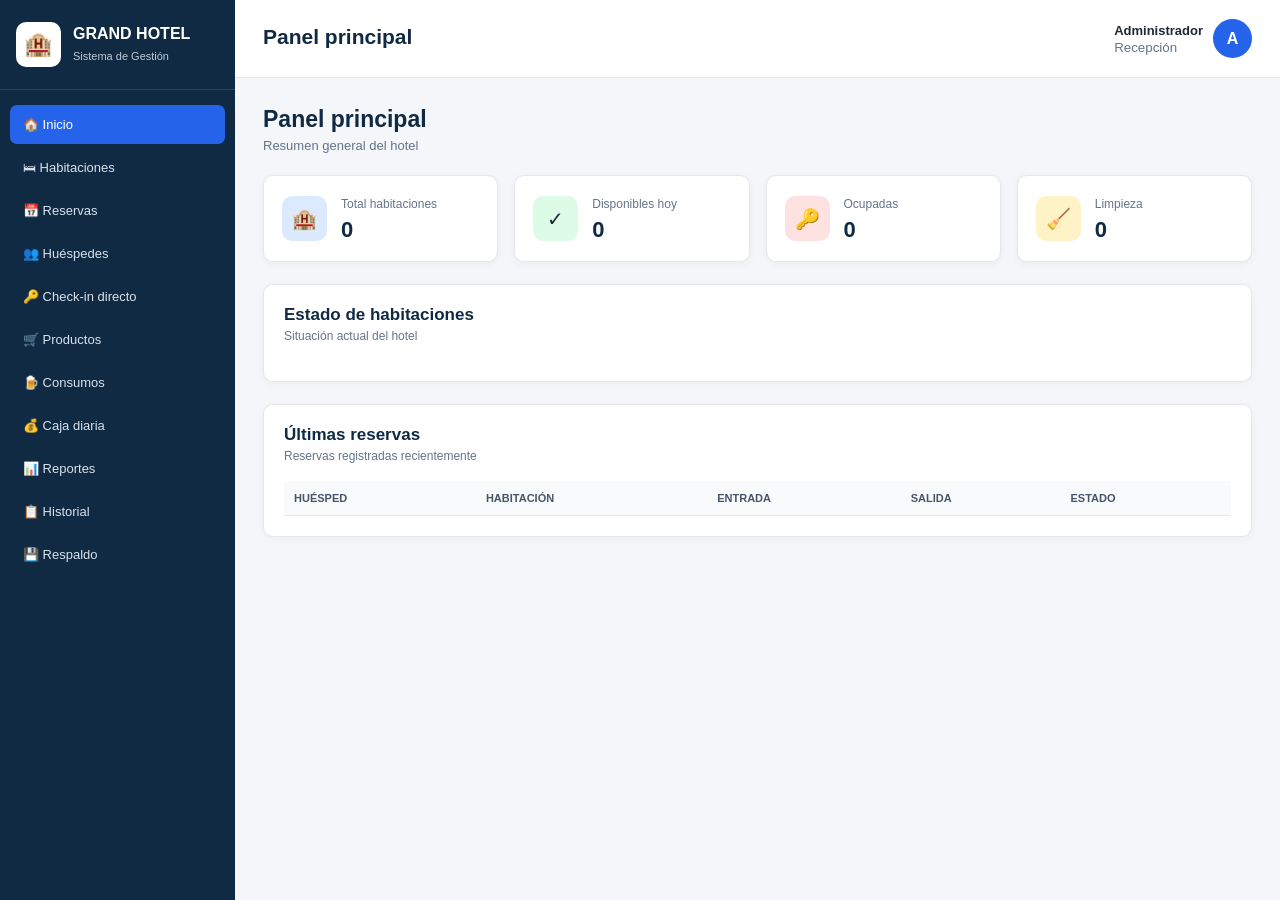
==== commit e75abdbf: "Rename index_turnos.html to index.html" ====
--- a/index.html
+++ b/index.html
@@ -15,6 +15,13 @@
         rel="stylesheet"
         href="style.css"
     >
+<style>
+.estado-caja-turno { display:inline-block; padding:4px 9px; border-radius:8px; font-weight:700; }
+.estado-caja-turno.abierta { color:#166534; background:#dcfce7; }
+.estado-caja-turno.cerrada { color:#991b1b; background:#fee2e2; }
+.estado-caja-turno.pendiente { color:#92400e; background:#fef3c7; }
+#btnAbrirCajaTurno:disabled, #btnCerrarCajaTurno:disabled { opacity:.55; cursor:not-allowed; }
+</style>
 </head>
 
 <body>
@@ -35,6 +42,7 @@
             <h2>GRAND HOTEL</h2>
             <span>Sistema de Gestión</span>
         </div>
+        <!-- actualizar pages -->
 
     </div>
 
@@ -772,9 +780,7 @@
 
             <div class="campo">
 
-                <label>
-                    Fecha
-                </label>
+                <label>Fecha de apertura del turno</label>
 
                 <input
                     type="date"
@@ -784,9 +790,23 @@
 
             </div>
 
-        </div>
-
-
+            <div class="campo">
+
+                <label>Turno</label>
+
+                <select id="turnoCaja" onchange="renderCaja()">
+                    <option value="MANANA">Mañana · 6:00 a. m. – 6:00 p. m.</option>
+                    <option value="NOCHE">Noche · 6:00 p. m. – 6:00 a. m.</option>
+                </select>
+
+            </div>
+
+        </div>
+
+        <div class="panel" style="margin-bottom:16px;">
+            <strong id="etiquetaHorarioCaja">Horario del turno</strong>
+            <p>Estado de caja: <strong id="estadoCajaTurno" class="estado-caja-turno pendiente">PENDIENTE DE APERTURA</strong></p>
+        </div>
 
         <div class="panel apertura-caja-panel">
 
@@ -796,13 +816,19 @@
             </div>
 
             <div class="apertura-caja-controles">
-                <input type="number" id="montoAperturaCaja" min="0" step="0.01" placeholder="0.00">
-                <button class="btn-principal" onclick="guardarAperturaCaja()">Guardar apertura</button>
+                <input type="number" id="montoAperturaCaja" min="0" step="0.01" placeholder="Efectivo inicial (S/)">
+                <button class="btn-principal" id="btnAbrirCajaTurno" onclick="guardarAperturaCaja()">Abrir caja del turno</button>
             </div>
 
             <div class="apertura-caja-resumen">
                 <span>Inicio: <strong id="cajaMontoInicial">S/ 0.00</strong></span>
                 <span>Efectivo esperado: <strong id="cajaEfectivoEsperado">S/ 0.00</strong></span>
+            </div>
+
+            <div class="apertura-caja-controles" style="margin-top:12px;">
+                <label for="montoCierreCaja">Efectivo contado al cierre (S/)</label>
+                <input type="number" id="montoCierreCaja" min="0" step="0.01" placeholder="Monto contado">
+                <button class="btn-principal" id="btnCerrarCajaTurno" onclick="cerrarCajaTurno()">Cerrar turno y caja</button>
             </div>
 
         </div>
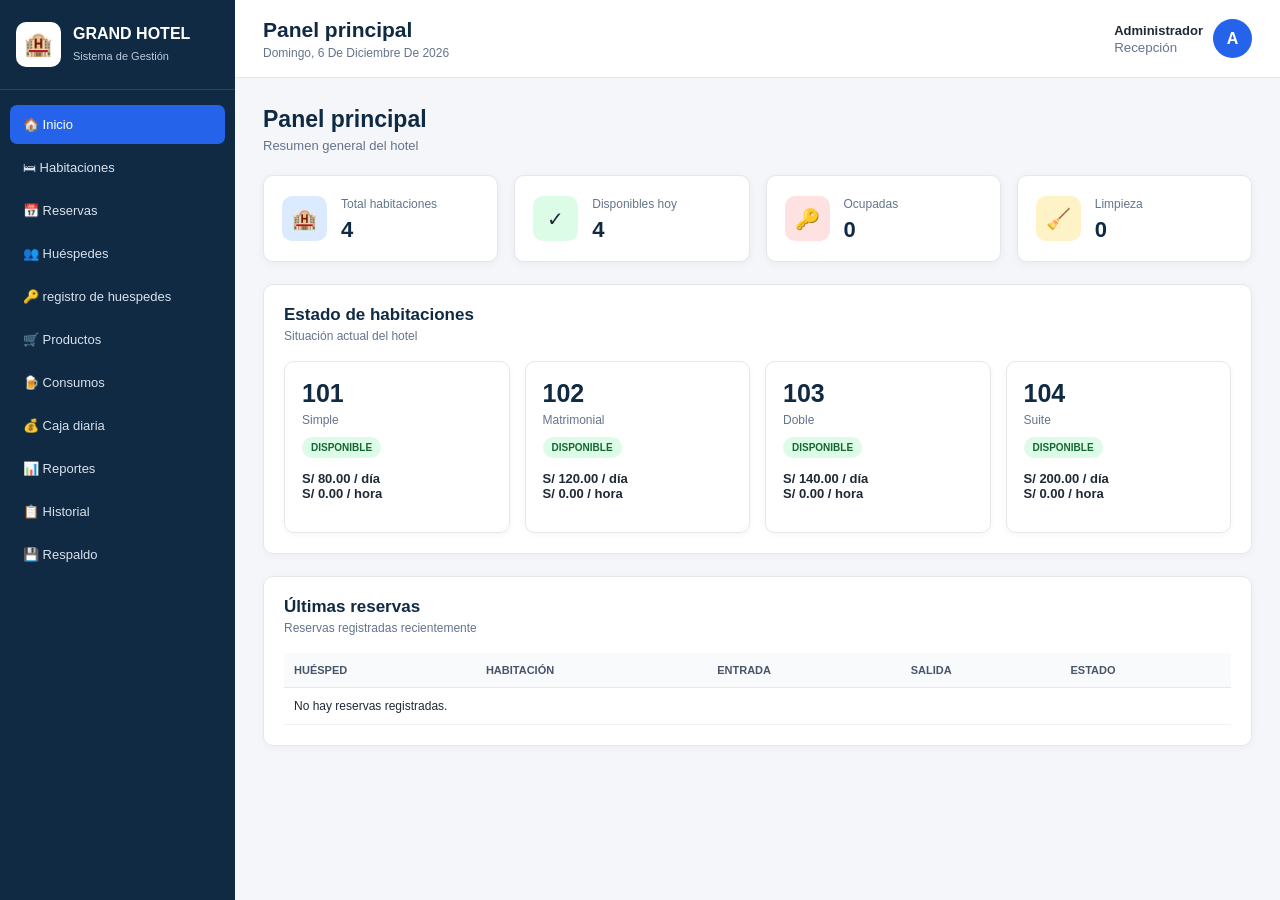
==== commit c35edf51: "Update index.html" ====
--- a/index.html
+++ b/index.html
@@ -85,7 +85,7 @@
             class="menu-item"
             onclick="abrirCheckInDirecto()"
         >
-            🔑 Check-in directo
+            🔑 registro de huespedes
         </button>
 
 
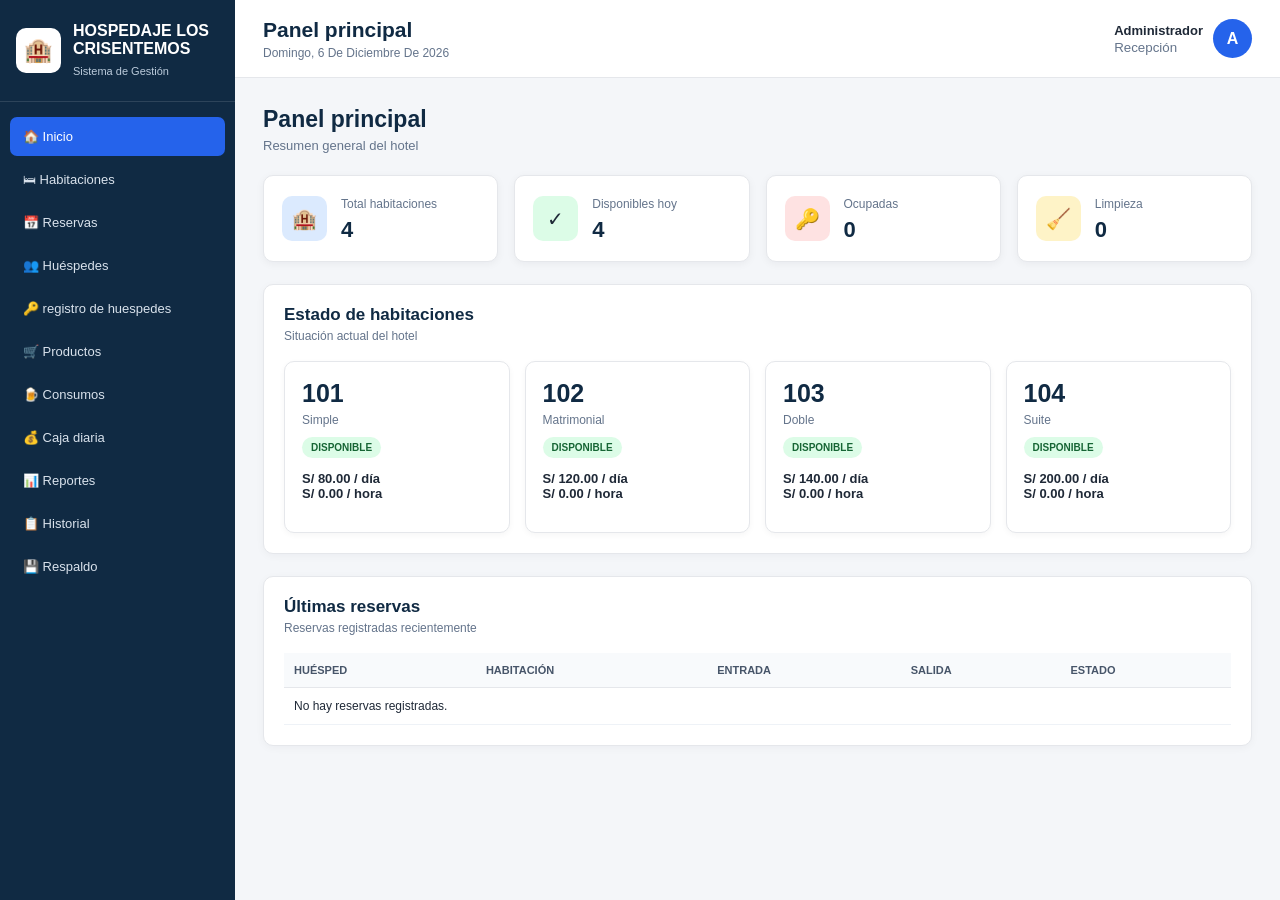
==== commit ede61620: "Update index.html" ====
--- a/index.html
+++ b/index.html
@@ -39,7 +39,8 @@
         </div>
 
         <div>
-            <h2>GRAND HOTEL</h2>
+            <h2>HOSPEDAJE 
+LOS CRISENTEMOS</h2>
             <span>Sistema de Gestión</span>
         </div>
         <!-- actualizar pages -->
@@ -707,12 +708,22 @@
             </div>
 
 
-            <button
-                class="btn-principal"
-                onclick="abrirModalConsumo()"
-            >
-                + Agregar consumo
-            </button>
+            <div style="display:flex; gap:10px; flex-wrap:wrap;">
+                <button
+                    class="btn-principal"
+                    onclick="abrirModalConsumo()"
+                >
+                    + Agregar consumo
+                </button>
+
+                <button
+                    class="btn-secundario"
+                    style="background:#fee2e2; border-color:#fecaca; color:#b91c1c;"
+                    onclick="eliminarTodosConsumos()"
+                >
+                    🗑 Eliminar todos los consumos
+                </button>
+            </div>
 
         </div>
 
@@ -1109,6 +1120,10 @@
 
             </div>
 
+            <button class="btn-eliminar" onclick="eliminarHistorialMovimientos()">
+                🗑 Eliminar historial
+            </button>
+
         </div>
 
 
@@ -1935,6 +1950,23 @@
 </div>
 
 
+<!-- =====================================================
+     INGRESO DE MERCADERÍA AL ALMACÉN
+===================================================== -->
+<div id="modalIngresoStock" class="modal">
+    <div class="modal-contenido">
+        <button class="cerrar" onclick="cerrarModal('modalIngresoStock')">×</button>
+        <h2>Ingresar al almacén</h2>
+        <p id="nombreProductoIngreso" style="margin:10px 0 16px;color:#64748b;"></p>
+        <input type="hidden" id="productoIngresoStockId">
+        <div class="campo">
+            <label>Unidades que ingresan</label>
+            <input type="number" id="cantidadIngresoStock" min="1" step="1" placeholder="Ej. 20">
+        </div>
+        <button class="btn-guardar" onclick="registrarIngresoStock()">Confirmar ingreso al almacén</button>
+    </div>
+</div>
+
 
 <!-- =====================================================
      CONSUMO MÚLTIPLE
@@ -1973,6 +2005,11 @@
 
         </div>
 
+
+        <div class="campo">
+            <label>Buscar producto</label>
+            <input type="search" id="buscarProductoConsumo" placeholder="Escribe el nombre del producto..." oninput="actualizarProductosConsumo()">
+        </div>
 
         <div class="cabecera-productos-consumo">
 
@@ -2188,6 +2225,35 @@
 
 
 <!-- =====================================================
+     MODAL AMPLIAR ESTADÍA
+===================================================== -->
+<div id="modalAmpliarEstadia" class="modal">
+    <div class="modal-contenido">
+        <button class="cerrar" onclick="cerrarModal('modalAmpliarEstadia')">×</button>
+        <h2>Ampliar estadía</h2>
+        <p id="ampliacionHuesped"></p>
+        <p id="ampliacionDetalleActual"></p>
+        <div class="campo">
+            <label>Ampliar por</label>
+            <select id="ampliacionTipo">
+                <option value="HORAS">Horas</option>
+                <option value="DIA">Días</option>
+            </select>
+        </div>
+        <div class="campo">
+            <label>Cantidad</label>
+            <input type="number" id="ampliacionCantidad" min="1" step="1" value="1">
+        </div>
+        <div class="campo">
+            <label>Cobro adicional (S/)</label>
+            <input type="number" id="ampliacionMonto" min="0" step="0.01" placeholder="Ingrese el monto que cobrarán">
+        </div>
+        <button class="btn-guardar" onclick="guardarAmpliacionEstadia()">Guardar ampliación</button>
+    </div>
+</div>
+
+
+<!-- =====================================================
      NOTIFICACIÓN
 ===================================================== -->
 
--- a/style.css
+++ b/style.css
@@ -1070,28 +1070,38 @@
 }
 
 .comprobante-encabezado h2 {
-    margin-bottom: 5px;
+    margin-bottom: 6px;
+    font-size: 21px;
+    letter-spacing: .3px;
 }
 
 .comprobante-encabezado p {
-    color: #64748b;
+    color: #475569;
     font-size: 11px;
+    line-height: 1.4;
 }
 
 .comprobante-dato {
     display: flex;
     justify-content: space-between;
+    gap: 12px;
     padding: 6px 0;
-    font-size: 12px;
+    font-size: 13px;
+    line-height: 1.35;
+}
+
+.comprobante-dato strong {
+    font-size: 13px;
+    text-align: right;
 }
 
 .comprobante-total {
     display: flex;
     justify-content: space-between;
-    margin-top: 15px;
-    padding-top: 12px;
+    margin-top: 13px;
+    padding-top: 10px;
     border-top: 1px dashed #94a3b8;
-    font-size: 18px;
+    font-size: 19px;
     font-weight: bold;
 }
 
@@ -1184,12 +1194,29 @@
 
     #modalComprobante .modal-contenido {
         width: 100%;
-        max-width: 420px;
+        max-width: 460px;
         margin: 0 auto;
         padding: 20px;
         box-shadow: none;
         border: none;
         overflow: visible;
+    }
+
+    #modalComprobante.comprobante-encabezado h2 {
+        font-size: 21px;
+    }
+
+    #modalComprobante .comprobante-encabezado p {
+        font-size: 11px;
+    }
+
+    #modalComprobante .comprobante-dato,
+    #modalComprobante .comprobante-dato strong {
+        font-size: 13px;
+    }
+
+    #modalComprobante .comprobante-total {
+        font-size: 19px;
     }
 
     .no-imprimir {
@@ -1273,4 +1300,4 @@
 
 .apertura-caja-resumen strong {
     color: #102a43;
-}
+}
